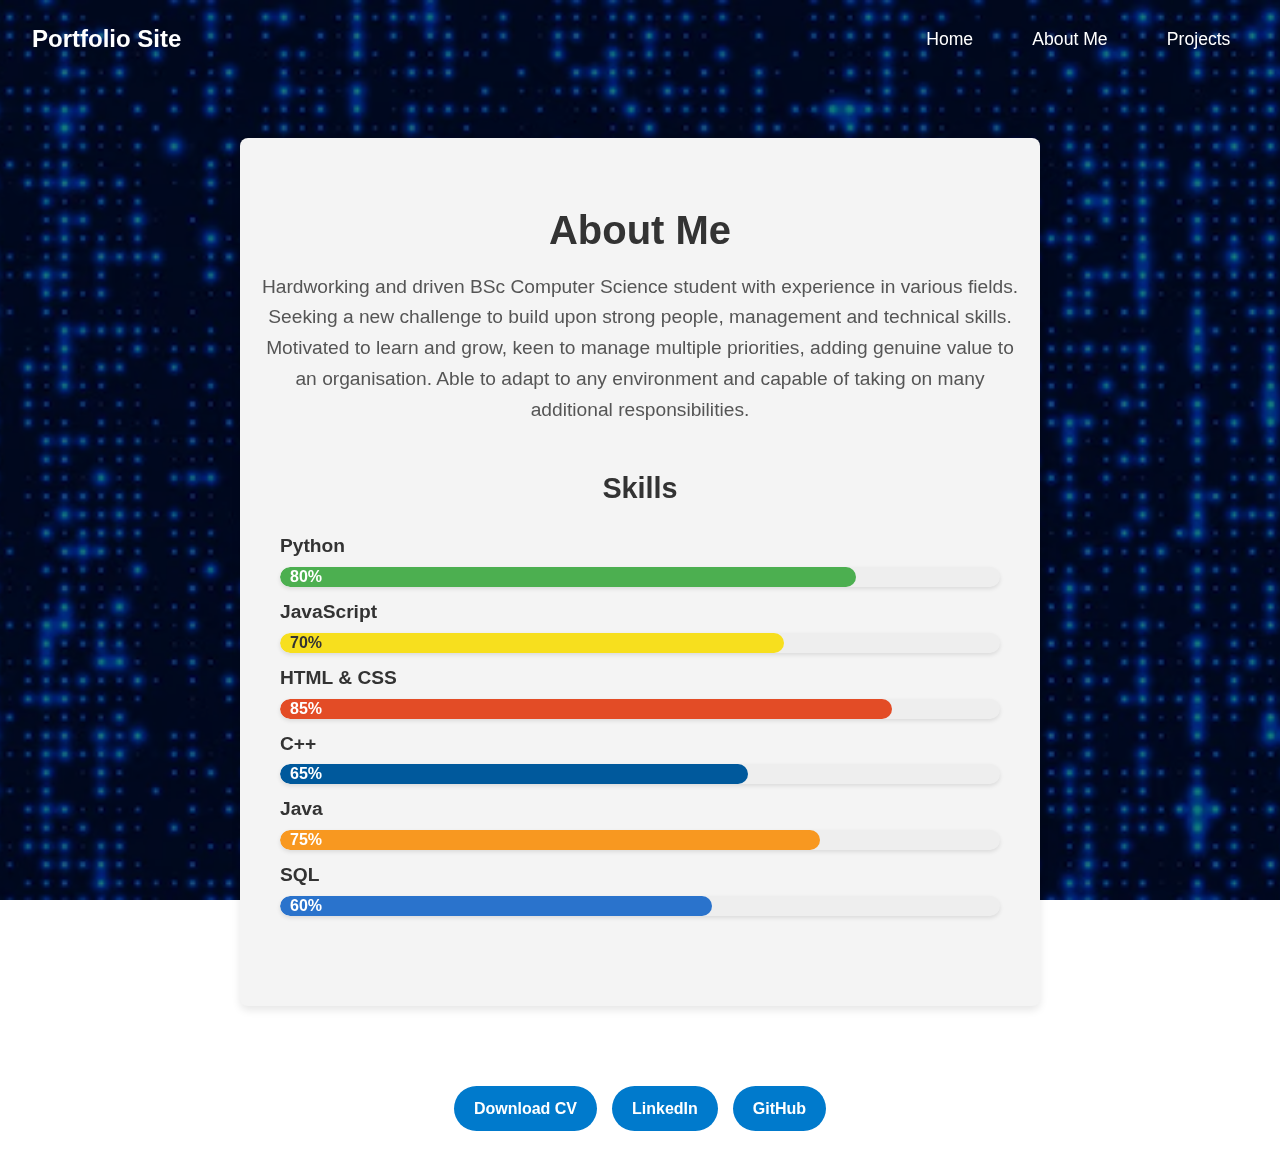
==== about.html @ d7bf7e6c "V2- Structure of site + design changes" ====
<!DOCTYPE html>
<html lang="en">
<head>
  <meta charset="UTF-8">
  <meta name="viewport" content="width=device-width, initial-scale=1.0">
  <title>About Me - Muhammad Patel Portfolio</title>
  <link rel="stylesheet" href="style.css">
  <script src="script.js" defer></script>
  <script src="matrix.js" defer></script> <!-- Link matrix animation script -->
</head>
<body>
  <canvas id="matrixCanvas"></canvas>
  <div class="container">
    <div id="navbar"></div>
    <div class="main-content">
      <header class="hero">
        <div class="hero-content">
          <h1>About Me</h1>
          <p>Hardworking and driven BSc Computer Science student with experience in various fields. Seeking a new challenge to build upon strong people, management and technical skills. Motivated to learn and grow, keen to manage multiple priorities, adding genuine value to an organisation. Able to adapt to any environment and capable of taking on many additional responsibilities.</p>
          <div class="skills-section">
            <h2>Skills</h2>
            <div class="skill">
              <p>Python</p>
              <div class="skill-bar"><div class="python">80%</div></div>
            </div>
            <div class="skill">
              <p>JavaScript</p>
              <div class="skill-bar"><div class="javascript">70%</div></div>
            </div>
            <div class="skill">
              <p>HTML & CSS</p>
              <div class="skill-bar"><div class="html-css">85%</div></div>
            </div>
            <div class="skill">
              <p>C++</p>
              <div class="skill-bar"><div class="cplusplus">65%</div></div>
            </div>
            <div class="skill">
              <p>Java</p>
              <div class="skill-bar"><div class="java">75%</div></div>
            </div>
            <div class="skill">
              <p>SQL</p>
              <div class="skill-bar"><div class="sql">60%</div></div>
            </div>
          </div>
        </div>
      </header>
    </div>
  </div>
  <div id="footer"></div> <!-- Footer will load here -->
</body>
</html>
---- style.css ----
/* General Reset */
* {
  margin: 0;
  padding: 0;
  box-sizing: border-box;
}

/* Body Background */
body {
  font-family: Arial, sans-serif;
  color: #333;
  line-height: 1.6;
  background-image: url('matrix.webp');
  background-size: cover;
  background-repeat: no-repeat;
  background-attachment: fixed;
  background-position: center;
  margin: 0;
  padding: 0;
  position: relative;
}

/* Light Overlay to Soften Background */
body::before {
  content: "";
  position: absolute;
  top: 0;
  left: 0;
  width: 100%;
  height: 100%;
  background-color: rgba(255, 255, 255, 0.2); /* Adjust opacity for desired transparency */
  z-index: -1;
}

/* Main Content Styling */
.main-content {
  padding: 20px;
  max-width: 1000px;
  margin: 20px auto;
  border-radius: 8px;
  position: relative;
}



.skills-section, .footer, .header {
  position: relative;
  z-index: 1; /* Ensure content stays above the overlay */
}

/* Navbar Styling */
.navbar {
  display: flex;
  justify-content: space-between;
  align-items: center;
  padding: 1em 2em;
  background: transparent; /* Transparent background */
  position: sticky;
  top: 0;
  z-index: 1000;
}

/* Navbar Logo Styling */
.nav-logo {
  color: #fff; /* Initial color (white) */
  font-size: 1.5em;
  font-weight: bold;
  text-decoration: none;
  transition: color 0.3s ease; /* Smooth transition */
}

/* Logo Hover Effect - Turn Blue */
.nav-logo:hover {
  color: #007acc; /* Blue color on hover */
}


/* Navigation Links Styling */
.nav-links {
  display: flex;
  gap: 1.5em;
}

/* Navbar Link Styling */
.nav-links a {
  color: #fff; /* Visible text color */
  font-size: 1.1em;
  text-decoration: none;
  font-weight: 500;
  padding: 0.5em 1em;
  border-radius: 5px;
  background-color: transparent; /* Transparent background initially */
  transition: background-color 0.3s ease, color 0.3s ease;
}

/* Navbar Link Hover Effect - Blue Background */
.nav-links a:hover {
  background-color: #007acc; /* Same blue as footer buttons */
  color: #fff; /* Keep text color white */
}


/* Body and Container Flex Layout */
body {
  display: flex;
  flex-direction: column;
  min-height: 100vh;
  margin: 0;
}

.container {
  flex: 1; /* This makes the container expand to fill space between navbar and footer */
  display: flex;
  flex-direction: column;
}

/* Transparent Footer Styling */
.footer {
  background-color: transparent; /* Makes footer background transparent */
  padding: 20px;
  text-align: center;
  color: #fff;
  box-shadow: none; /* Remove any shadow */
}

/* Footer Content Layout */
.footer-content {
  display: flex;
  justify-content: center;
  gap: 15px;
}

/* Footer Button Styling */
.footer-button {
  display: inline-block;
  padding: 10px 20px;
  color: #fff;
  background-color: #007acc; /* Blue button color */
  border-radius: 25px;
  text-decoration: none;
  font-size: 1em;
  font-weight: bold;
  transition: background-color 0.3s ease, transform 0.2s ease;
}

.footer-button:hover {
  background-color: #005f99; /* Darker blue on hover */
  transform: scale(1.05); /* Slight zoom on hover */
}


/* Hero section styling */
.hero {
  text-align: center;
  padding: 60px 20px;
  background-color: #f4f4f4;
}

.hero h1 {
  color: #333;
}

.hero-content h1 {
  font-size: 2.5em;
  margin-bottom: 10px;
  color: #333;
}

.hero-content p {
  font-size: 1.2em;
  color: #555;
  margin-bottom: 20px;
}

.hero-buttons .button {
  display: inline-block;
  padding: 10px 20px;
  margin: 5px;
  text-decoration: none;
  color: #fff;
  background: #007acc;
  border-radius: 5px;
  transition: background 0.3s ease;
}

.hero-buttons .button:hover {
  background: #005f99;
}

/* Skill bar styling */
.skills-section {
  max-width: 800px;
  margin: 0 auto;
  padding: 20px;
}

/* Skill Bar Styles */
.skill {
  margin: 10px 0;
  text-align: left;
}

.skill p {
  margin-bottom: 5px;
  font-weight: bold;
  color: #333;
}

.skill-bar {
  width: 100%;
  background: #eee;
  border-radius: 10px;
  overflow: hidden;
  box-shadow: 0 2px 4px rgba(0, 0, 0, 0.1);
  position: relative;
}

.skill-bar div {
  height: 20px;
  border-radius: 10px;
  display: flex;
  align-items: center;
  padding-left: 10px;
  color: #fff;
  font-weight: bold;
}

.skill-bar .python { width: 80%; background: #4caf50; }
.skill-bar .javascript { width: 70%; background: #f7df1e; color: #333; }
.skill-bar .html-css { width: 85%; background: #e34c26; }
.skill-bar .cplusplus { width: 65%; background: #00599c; }
.skill-bar .java { width: 75%; background: #f89820; }
.skill-bar .sql { width: 60%; background: #2a73cc; }

/* Add some padding around the skills section */
.skills-section h2 {
  text-align: center;
  font-size: 1.8em;
  margin-bottom: 20px;
  color: #333;
}


/* General Project Page Styling */
body {
  font-family: Arial, sans-serif;
  color: #333;
  line-height: 1.6;
  background-image: url('matrix.webp');
  background-size: cover;
  background-repeat: no-repeat;
  background-attachment: fixed;
  background-position: center;
}

/* Light Overlay for Better Readability */
body::before {
  content: "";
  position: absolute;
  top: 0;
  left: 0;
  width: 100%;
  height: 100%;
  background-color: rgba(255, 255, 255, 0.3);
  z-index: -1;
}

/* Main Header Styling */
header {
  text-align: center;
  padding: 30px 20px;
  background-color: rgba(255, 255, 255, 0.8);
  border-radius: 8px;
  margin: 20px auto;
  max-width: 800px;
  box-shadow: 0 4px 8px rgba(0, 0, 0, 0.1);
}

/* Projects Section Styling */
.project {
  background-color: rgba(255, 255, 255, 0.85);
  padding: 20px;
  border-radius: 8px;
  box-shadow: 0 4px 8px rgba(0, 0, 0, 0.1);
  margin: 20px auto;
  max-width: 800px;
}

.project h2 {
  font-size: 1.5em;
  color: #333;
  margin-bottom: 10px;
}

.project p {
  font-size: 1em;
  color: #555;
}

.project video {
  display: block;
  width: 100%;
  max-width: 600px;
  margin: 10px auto;
  border-radius: 8px;
}

.project a.button {
  display: inline-block;
  padding: 10px 20px;
  color: #fff;
  background-color: #007acc;
  border-radius: 5px;
  text-decoration: none;
  font-weight: bold;
  margin-top: 10px;
  text-align: center;
}

.project a.button:hover {
  background-color: #005f99;
}


/* Ensure canvas covers the full screen */
#matrixCanvas {
  position: fixed;
  top: 0;
  left: 0;
  width: 100vw;
  height: 100vh;
  z-index: -1; /* Ensure canvas stays behind all other content */
}

/* General Styling for Content Layer */
.container, .main-content, #navbar, #footer {
  position: relative;
  z-index: 1; /* Layered above the canvas */
}

/* Light Overlay for Better Readability (optional) */
body::before {
  content: "";
  position: fixed;
  top: 0;
  left: 0;
  width: 100%;
  height: 100%;
  background-color: rgba(0, 0, 0, 0.5); /* Dark overlay */
  z-index: -1;
}


/* Typing Effect Styling */
.typing-container {
  display: flex;
  justify-content: center;
  align-items: center;
  margin-top: 20px;
  font-size: 1.5em;
  color: #007acc;
  background-color: rgba(0, 0, 0, 0.7);
  padding: 10px 20px;
  border-radius: 8px;
  text-shadow: 2px 2px 5px rgba(0, 0, 0, 0.7);
}



.typing-effect {
  border-right: 2px solid #ffffff;
  white-space: nowrap;
  overflow: hidden;
  animation: typing 3s steps(20) infinite, blink 0.5s step-end infinite;
}

/* Typing animation */
@keyframes typing {
  from { width: 0; }
  to { width: 100%; }
}

/* Blinking cursor */
@keyframes blink {
  50% { border-color: transparent; }
}
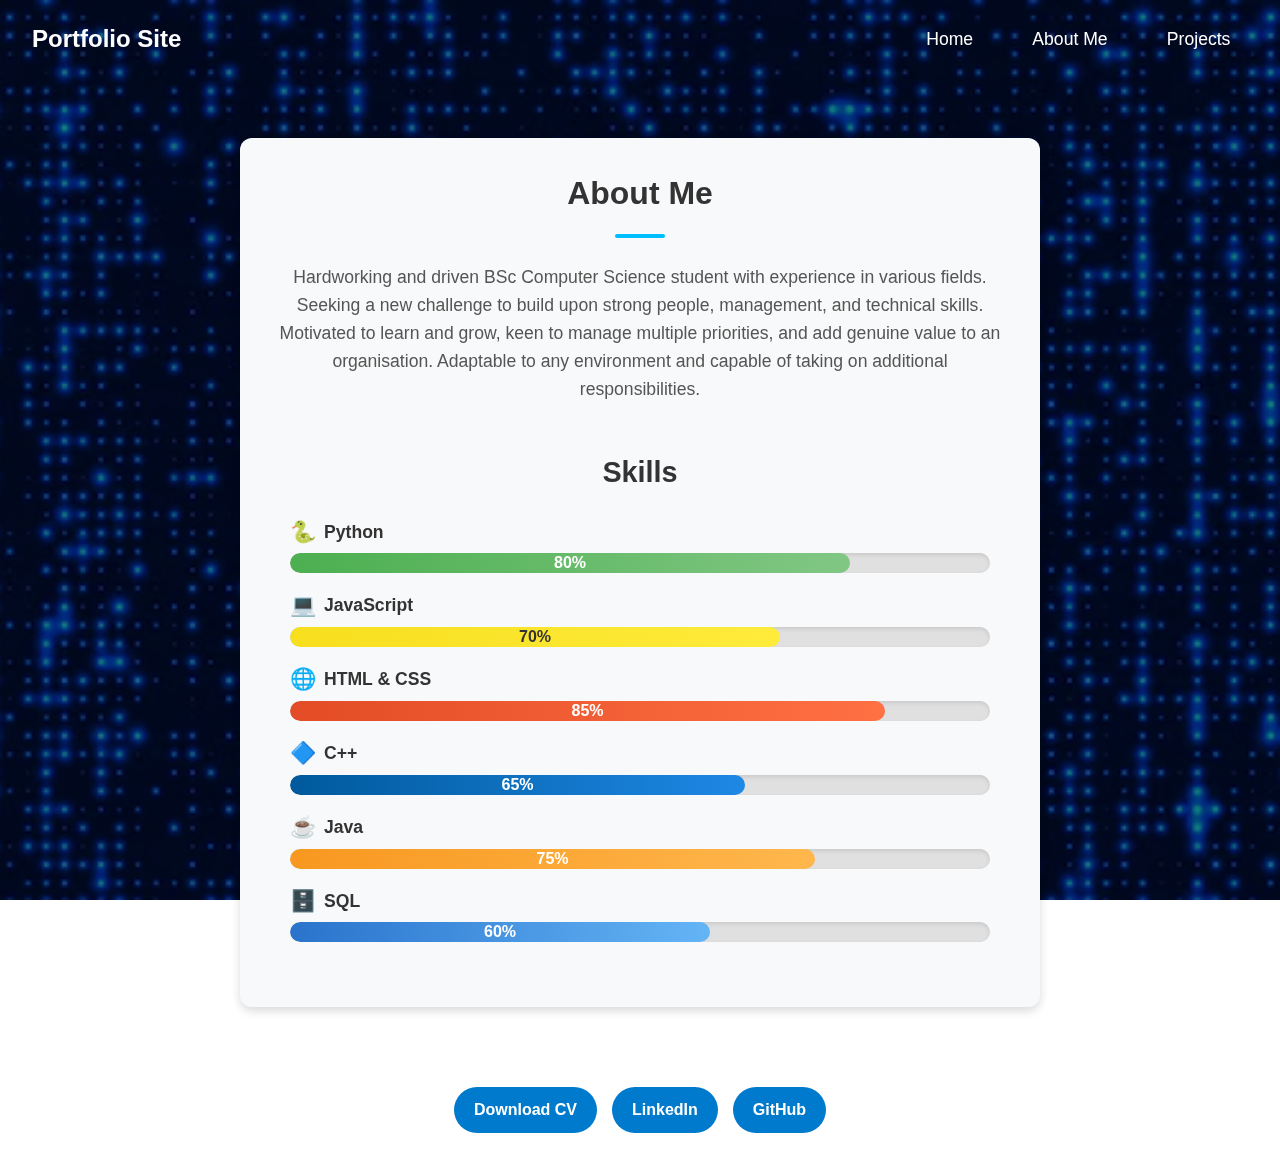
==== commit 12ad10c4: "V4 - Blue matrix" ====
--- a/about.html
+++ b/about.html
@@ -6,48 +6,53 @@
   <title>About Me - Muhammad Patel Portfolio</title>
   <link rel="stylesheet" href="style.css">
   <script src="script.js" defer></script>
-  <script src="matrix.js" defer></script> <!-- Link matrix animation script -->
+  <script src="matrix.js" defer></script>
 </head>
 <body>
   <canvas id="matrixCanvas"></canvas>
   <div class="container">
     <div id="navbar"></div>
-    <div class="main-content">
-      <header class="hero">
-        <div class="hero-content">
-          <h1>About Me</h1>
-          <p>Hardworking and driven BSc Computer Science student with experience in various fields. Seeking a new challenge to build upon strong people, management and technical skills. Motivated to learn and grow, keen to manage multiple priorities, adding genuine value to an organisation. Able to adapt to any environment and capable of taking on many additional responsibilities.</p>
-          <div class="skills-section">
-            <h2>Skills</h2>
-            <div class="skill">
-              <p>Python</p>
-              <div class="skill-bar"><div class="python">80%</div></div>
-            </div>
-            <div class="skill">
-              <p>JavaScript</p>
-              <div class="skill-bar"><div class="javascript">70%</div></div>
-            </div>
-            <div class="skill">
-              <p>HTML & CSS</p>
-              <div class="skill-bar"><div class="html-css">85%</div></div>
-            </div>
-            <div class="skill">
-              <p>C++</p>
-              <div class="skill-bar"><div class="cplusplus">65%</div></div>
-            </div>
-            <div class="skill">
-              <p>Java</p>
-              <div class="skill-bar"><div class="java">75%</div></div>
-            </div>
-            <div class="skill">
-              <p>SQL</p>
-              <div class="skill-bar"><div class="sql">60%</div></div>
-            </div>
+    <main class="main-content">
+      <section class="about-section">
+        <h1>About Me</h1>
+        <div class="section-divider"></div>
+        <p>
+          Hardworking and driven BSc Computer Science student with experience in various fields.
+          Seeking a new challenge to build upon strong people, management, and technical skills.
+          Motivated to learn and grow, keen to manage multiple priorities, and add genuine value to
+          an organisation. Adaptable to any environment and capable of taking on additional responsibilities.
+        </p>
+
+        <div class="skills-section">
+          <h2>Skills</h2>
+          <div class="skill">
+            <p><span class="skill-icon">🐍</span>Python</p>
+            <div class="skill-bar"><div class="python">80%</div></div>
+          </div>
+          <div class="skill">
+            <p><span class="skill-icon">💻</span>JavaScript</p>
+            <div class="skill-bar"><div class="javascript">70%</div></div>
+          </div>
+          <div class="skill">
+            <p><span class="skill-icon">🌐</span>HTML & CSS</p>
+            <div class="skill-bar"><div class="html-css">85%</div></div>
+          </div>
+          <div class="skill">
+            <p><span class="skill-icon">🔷</span>C++</p>
+            <div class="skill-bar"><div class="cplusplus">65%</div></div>
+          </div>
+          <div class="skill">
+            <p><span class="skill-icon">☕</span>Java</p>
+            <div class="skill-bar"><div class="java">75%</div></div>
+          </div>
+          <div class="skill">
+            <p><span class="skill-icon">🗄️</span>SQL</p>
+            <div class="skill-bar"><div class="sql">60%</div></div>
           </div>
         </div>
-      </header>
-    </div>
+      </section>
+    </main>
   </div>
   <div id="footer"></div> <!-- Footer will load here -->
 </body>
-</html>
+</html>--- a/style.css
+++ b/style.css
@@ -187,58 +187,100 @@
   background: #005f99;
 }
 
-/* Skill bar styling */
+/* About Section Styling */
+.about-section {
+  max-width: 800px;
+  margin: 20px auto;
+  padding: 30px;
+  background-color: #f8f9fa; /* Slightly off-white for contrast */
+  border-radius: 12px;
+  box-shadow: 0 4px 10px rgba(0, 0, 0, 0.15);
+  text-align: center;
+}
+
+.about-section h1 {
+  font-size: 2em;
+  margin-bottom: 15px;
+  color: #333;
+}
+
+.about-section p {
+  font-size: 1.1em;
+  line-height: 1.6;
+  color: #555;
+  margin-bottom: 25px;
+}
+
+/* Section Divider */
+.section-divider {
+  width: 50px;
+  height: 4px;
+  background-color: #00bfff;
+  margin: 0 auto 25px auto;
+  border-radius: 5px;
+}
+
+/* Skills Section Styling */
 .skills-section {
   max-width: 800px;
   margin: 0 auto;
   padding: 20px;
 }
 
-/* Skill Bar Styles */
+.skills-section h2 {
+  text-align: center;
+  font-size: 1.8em;
+  color: #333;
+  margin-bottom: 20px;
+}
+
+/* Skill Styles */
 .skill {
-  margin: 10px 0;
-  text-align: left;
+  margin: 15px 0;
 }
 
 .skill p {
   margin-bottom: 5px;
   font-weight: bold;
   color: #333;
-}
-
+  display: flex;
+  align-items: center;
+}
+
+.skill-icon {
+  font-size: 1.2em;
+  margin-right: 8px;
+  color: #007acc; /* Icon color */
+}
+
+/* Skill Bar Styles */
 .skill-bar {
   width: 100%;
-  background: #eee;
+  background: #e0e0e0;
   border-radius: 10px;
   overflow: hidden;
-  box-shadow: 0 2px 4px rgba(0, 0, 0, 0.1);
+  box-shadow: inset 0 2px 4px rgba(0, 0, 0, 0.1);
   position: relative;
 }
 
 .skill-bar div {
   height: 20px;
   border-radius: 10px;
-  display: flex;
-  align-items: center;
-  padding-left: 10px;
   color: #fff;
   font-weight: bold;
-}
-
-.skill-bar .python { width: 80%; background: #4caf50; }
-.skill-bar .javascript { width: 70%; background: #f7df1e; color: #333; }
-.skill-bar .html-css { width: 85%; background: #e34c26; }
-.skill-bar .cplusplus { width: 65%; background: #00599c; }
-.skill-bar .java { width: 75%; background: #f89820; }
-.skill-bar .sql { width: 60%; background: #2a73cc; }
-
-/* Add some padding around the skills section */
-.skills-section h2 {
-  text-align: center;
-  font-size: 1.8em;
-  margin-bottom: 20px;
-  color: #333;
-}
+  text-align: center;
+  line-height: 20px;
+  transition: width 0.5s;
+}
+
+/* Gradient Colors for Each Skill */
+.skill-bar .python { width: 80%; background: linear-gradient(90deg, #4caf50, #81c784); }
+.skill-bar .javascript { width: 70%; background: linear-gradient(90deg, #f7df1e, #ffeb3b); color: #333; }
+.skill-bar .html-css { width: 85%; background: linear-gradient(90deg, #e34c26, #ff7043); }
+.skill-bar .cplusplus { width: 65%; background: linear-gradient(90deg, #00599c, #1e88e5); }
+.skill-bar .java { width: 75%; background: linear-gradient(90deg, #f89820, #ffb74d); }
+.skill-bar .sql { width: 60%; background: linear-gradient(90deg, #2a73cc, #64b5f6); }
+
 
 
 /* General Project Page Styling */
@@ -384,3 +426,42 @@
 @keyframes blink {
   50% { border-color: transparent; }
 }
+
+
+/* Hexagon Profile Image */
+.profile-img {
+  width: 220px; /* Slightly smaller to align better with other elements */
+  height: 220px;
+  clip-path: polygon(50% 0%, 100% 25%, 100% 75%, 50% 100%, 0% 75%, 0% 25%);
+  background: inherit;
+  display: flex;
+  align-items: center;
+  justify-content: center;
+  box-shadow: 0 0 10px rgba(0, 191, 255, 0.5); /* Softer, more subtle shadow */
+  border: 2px solid #00bfff; /* Thinner border for a cleaner look */
+  overflow: hidden;
+  position: relative;
+  top: 10px; /* Adjust positioning if needed */
+  left: 50%;
+  transform: translateX(-50%);
+  transition: transform 0.3s ease, box-shadow 0.3s ease; /* Smooth transition for hover effects */
+}
+
+/* Image inside Hexagon */
+.profile-img img {
+  width: 100%;
+  height: 100%;
+  object-fit: cover;
+  transition: transform 0.3s ease-in-out;
+}
+
+/* Hover Effect */
+.profile-img:hover {
+  transform: translateX(-50%) scale(1.05); /* Slight zoom on hover for a polished look */
+  box-shadow: 0 0 20px rgba(0, 191, 255, 0.7); /* Intensified shadow on hover */
+}
+
+.profile-img:hover img {
+  transform: scale(1.08); /* Slight zoom effect on the image */
+}
+
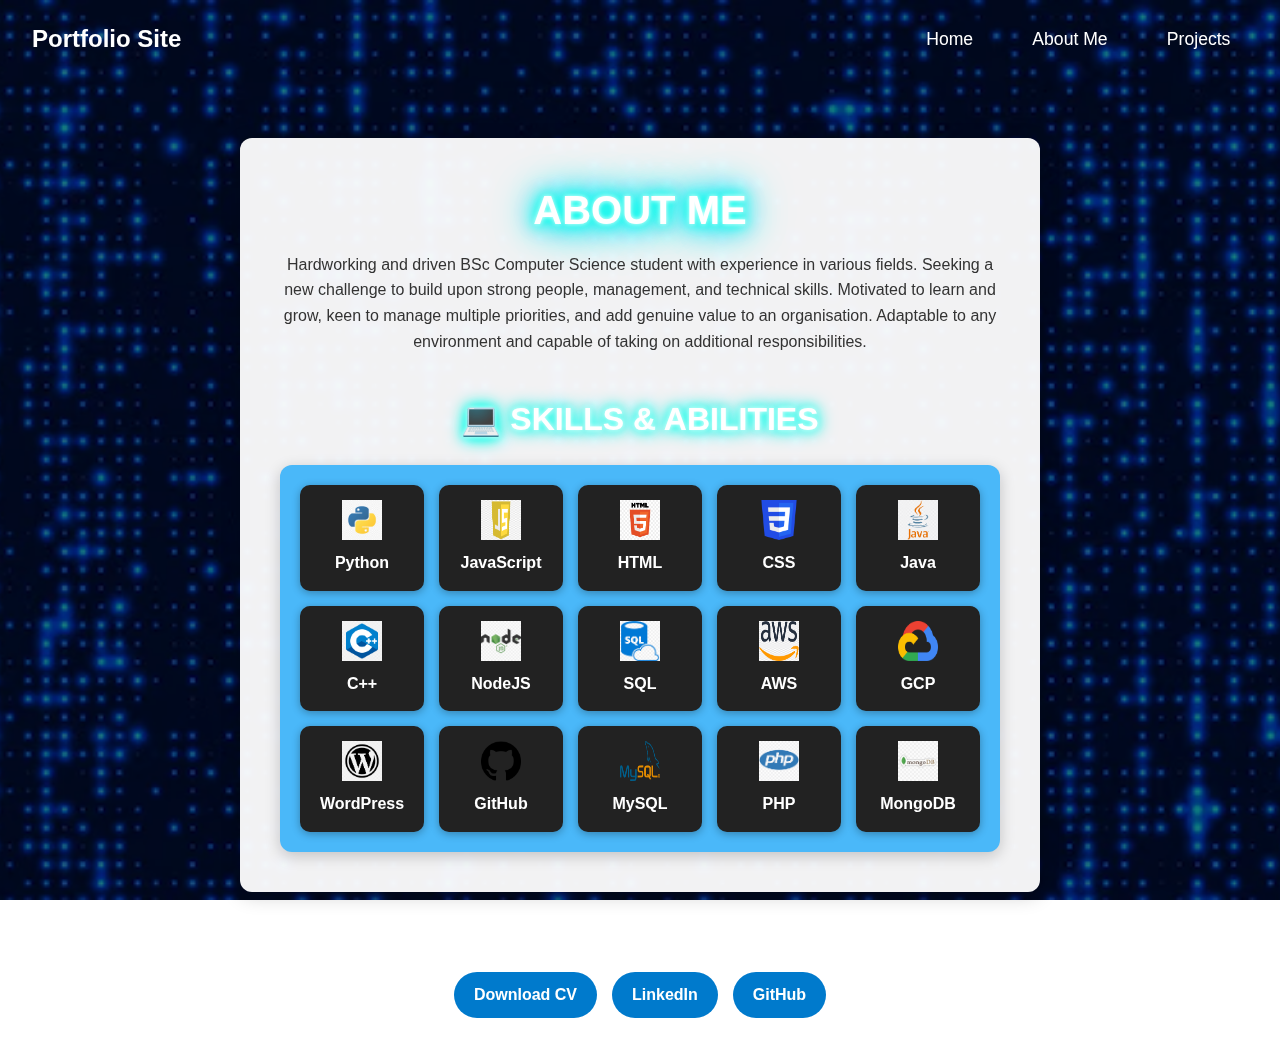
==== commit 64339ba3: "V5 - About page designed" ====
--- a/about.html
+++ b/about.html
@@ -14,7 +14,7 @@
     <div id="navbar"></div>
     <main class="main-content">
       <section class="about-section">
-        <h1>About Me</h1>
+        <h2>About Me</h2>
         <div class="section-divider"></div>
         <p>
           Hardworking and driven BSc Computer Science student with experience in various fields.
@@ -23,34 +23,104 @@
           an organisation. Adaptable to any environment and capable of taking on additional responsibilities.
         </p>
 
-        <div class="skills-section">
-          <h2>Skills</h2>
-          <div class="skill">
-            <p><span class="skill-icon">🐍</span>Python</p>
-            <div class="skill-bar"><div class="python">80%</div></div>
-          </div>
-          <div class="skill">
-            <p><span class="skill-icon">💻</span>JavaScript</p>
-            <div class="skill-bar"><div class="javascript">70%</div></div>
-          </div>
-          <div class="skill">
-            <p><span class="skill-icon">🌐</span>HTML & CSS</p>
-            <div class="skill-bar"><div class="html-css">85%</div></div>
-          </div>
-          <div class="skill">
-            <p><span class="skill-icon">🔷</span>C++</p>
-            <div class="skill-bar"><div class="cplusplus">65%</div></div>
-          </div>
-          <div class="skill">
-            <p><span class="skill-icon">☕</span>Java</p>
-            <div class="skill-bar"><div class="java">75%</div></div>
-          </div>
-          <div class="skill">
-            <p><span class="skill-icon">🗄️</span>SQL</p>
-            <div class="skill-bar"><div class="sql">60%</div></div>
-          </div>
-        </div>
-      </section>
+        <section class="skills-grid-section">
+            <div class="skills-title-container">
+              <h2><span class="icon">💻</span> Skills & <span class="highlight">Abilities</span></h2>
+            </div>
+            <div class="skills-grid">
+              <!-- Python -->
+              <div class="skill-item">
+                <img src="images/python.png" alt="Python">
+                <p>Python</p>
+              </div>
+          
+              <!-- JavaScript -->
+              <div class="skill-item">
+                <img src="images/javascript.png" alt="JavaScript">
+                <p>JavaScript</p>
+              </div>
+          
+              <!-- HTML -->
+              <div class="skill-item">
+                <img src="images/html.png" alt="HTML">
+                <p>HTML</p>
+              </div>
+          
+              <!-- CSS -->
+              <div class="skill-item">
+                <img src="images/css.png" alt="CSS">
+                <p>CSS</p>
+              </div>
+          
+              <!-- Java -->
+              <div class="skill-item">
+                <img src="images/java.png" alt="Java">
+                <p>Java</p>
+              </div>
+          
+              <!-- C++ -->
+              <div class="skill-item">
+                <img src="images/cpp.png" alt="C++">
+                <p>C++</p>
+              </div>
+          
+              <!-- NodeJS -->
+              <div class="skill-item">
+                <img src="images/nodejs.png" alt="NodeJS">
+                <p>NodeJS</p>
+              </div>
+          
+              <!-- SQL -->
+              <div class="skill-item">
+                <img src="images/sql.png" alt="SQL">
+                <p>SQL</p>
+              </div>
+          
+              <!-- AWS -->
+              <div class="skill-item">
+                <img src="images/aws.png" alt="AWS">
+                <p>AWS</p>
+              </div>
+          
+              <!-- GCP -->
+              <div class="skill-item">
+                <img src="images/gcp.png" alt="GCP">
+                <p>GCP</p>
+              </div>
+          
+              <!-- WordPress -->
+              <div class="skill-item">
+                <img src="images/wordpress.png" alt="WordPress">
+                <p>WordPress</p>
+              </div>
+          
+              <!-- GitHub -->
+              <div class="skill-item">
+                <img src="images/github.png" alt="GitHub">
+                <p>GitHub</p>
+              </div>
+          
+              <!-- MySQL -->
+              <div class="skill-item">
+                <img src="images/mysql.png" alt="MySQL">
+                <p>MySQL</p>
+              </div>
+          
+              <!-- PHP -->
+              <div class="skill-item">
+                <img src="images/php.png" alt="PHP">
+                <p>PHP</p>
+              </div>
+          
+              <!-- MongoDB -->
+              <div class="skill-item">
+                <img src="images/mongodb.png" alt="MongoDB">
+                <p>MongoDB</p>
+              </div>
+            </div>
+          </section>
+          
+          
     </main>
   </div>
   <div id="footer"></div> <!-- Footer will load here -->
--- a/style.css
+++ b/style.css
@@ -191,95 +191,87 @@
 .about-section {
   max-width: 800px;
   margin: 20px auto;
-  padding: 30px;
-  background-color: #f8f9fa; /* Slightly off-white for contrast */
+  padding: 40px;
+  background-color: rgba(255, 255, 255, 0.95); /* More solid background */
   border-radius: 12px;
-  box-shadow: 0 4px 10px rgba(0, 0, 0, 0.15);
+  box-shadow: 0 4px 20px rgba(0, 0, 0, 0.2);
   text-align: center;
 }
 
-.about-section h1 {
+/* Neon Title Styling for About Me */
+.about-section h2 {
+  font-size: 2.5em;
+  font-weight: bold;
+  color: #fff;
+  text-shadow: 
+    0 0 5px #fff,
+    0 0 10px #00ffea,
+    0 0 15px #00ffea,
+    0 0 20px #00ffea,
+    0 0 30px #00e5ff,
+    0 0 40px #00e5ff,
+    0 0 50px #00e5ff;
+  margin-bottom: 10px;
+  text-transform: uppercase;
+}
+
+/* Skills Title Styling */
+.skills-title-container h2 {
   font-size: 2em;
-  margin-bottom: 15px;
-  color: #333;
-}
-
-.about-section p {
-  font-size: 1.1em;
-  line-height: 1.6;
-  color: #555;
-  margin-bottom: 25px;
-}
-
-/* Section Divider */
-.section-divider {
-  width: 50px;
-  height: 4px;
-  background-color: #00bfff;
-  margin: 0 auto 25px auto;
-  border-radius: 5px;
-}
-
-/* Skills Section Styling */
-.skills-section {
+  font-weight: bold;
+  color: #fff;
+  text-shadow: 
+    0 0 5px #fff,
+    0 0 10px #00ffea,
+    0 0 15px #00ffea,
+    0 0 20px #00ffea;
+  margin-top: 40px;
+  margin-bottom: 20px;
+  text-transform: uppercase;
+}
+
+/* Skills Grid Section */
+.skills-grid-section {
   max-width: 800px;
   margin: 0 auto;
+}
+
+/* Skills Grid Styling */
+.skills-grid {
+  display: grid;
+  grid-template-columns: repeat(auto-fill, minmax(120px, 1fr));
+  gap: 15px;
   padding: 20px;
-}
-
-.skills-section h2 {
-  text-align: center;
-  font-size: 1.8em;
-  color: #333;
-  margin-bottom: 20px;
-}
-
-/* Skill Styles */
-.skill {
-  margin: 15px 0;
-}
-
-.skill p {
-  margin-bottom: 5px;
-  font-weight: bold;
-  color: #333;
-  display: flex;
+  background-color: #4ab8f9;
+  border-radius: 12px;
+  box-shadow: 0 4px 15px rgba(0, 0, 0, 0.2);
+}
+
+/* Individual Skill Item Styling */
+.skill-item {
+  display: flex;
+  flex-direction: column;
   align-items: center;
-}
-
-.skill-icon {
-  font-size: 1.2em;
-  margin-right: 8px;
-  color: #007acc; /* Icon color */
-}
-
-/* Skill Bar Styles */
-.skill-bar {
-  width: 100%;
-  background: #e0e0e0;
+  padding: 15px;
+  background-color: #222;
   border-radius: 10px;
-  overflow: hidden;
-  box-shadow: inset 0 2px 4px rgba(0, 0, 0, 0.1);
-  position: relative;
-}
-
-.skill-bar div {
-  height: 20px;
-  border-radius: 10px;
-  color: #fff;
-  font-weight: bold;
-  text-align: center;
-  line-height: 20px;
-  transition: width 0.5s;
-}
-
-/* Gradient Colors for Each Skill */
-.skill-bar .python { width: 80%; background: linear-gradient(90deg, #4caf50, #81c784); }
-.skill-bar .javascript { width: 70%; background: linear-gradient(90deg, #f7df1e, #ffeb3b); color: #333; }
-.skill-bar .html-css { width: 85%; background: linear-gradient(90deg, #e34c26, #ff7043); }
-.skill-bar .cplusplus { width: 65%; background: linear-gradient(90deg, #00599c, #1e88e5); }
-.skill-bar .java { width: 75%; background: linear-gradient(90deg, #f89820, #ffb74d); }
-.skill-bar .sql { width: 60%; background: linear-gradient(90deg, #2a73cc, #64b5f6); }
+  box-shadow: 0 2px 8px rgba(0, 0, 0, 0.3);
+  color: #fff;
+  font-weight: bold;
+  transition: transform 0.3s ease, box-shadow 0.3s ease;
+}
+
+.skill-item:hover {
+  transform: scale(1.05);
+  box-shadow: 0 4px 15px rgba(0, 0, 0, 0.4);
+}
+
+/* Skill Icon Styling */
+.skill-item img {
+  width: 40px;
+  height: 40px;
+  margin-bottom: 10px;
+}
 
 
 
